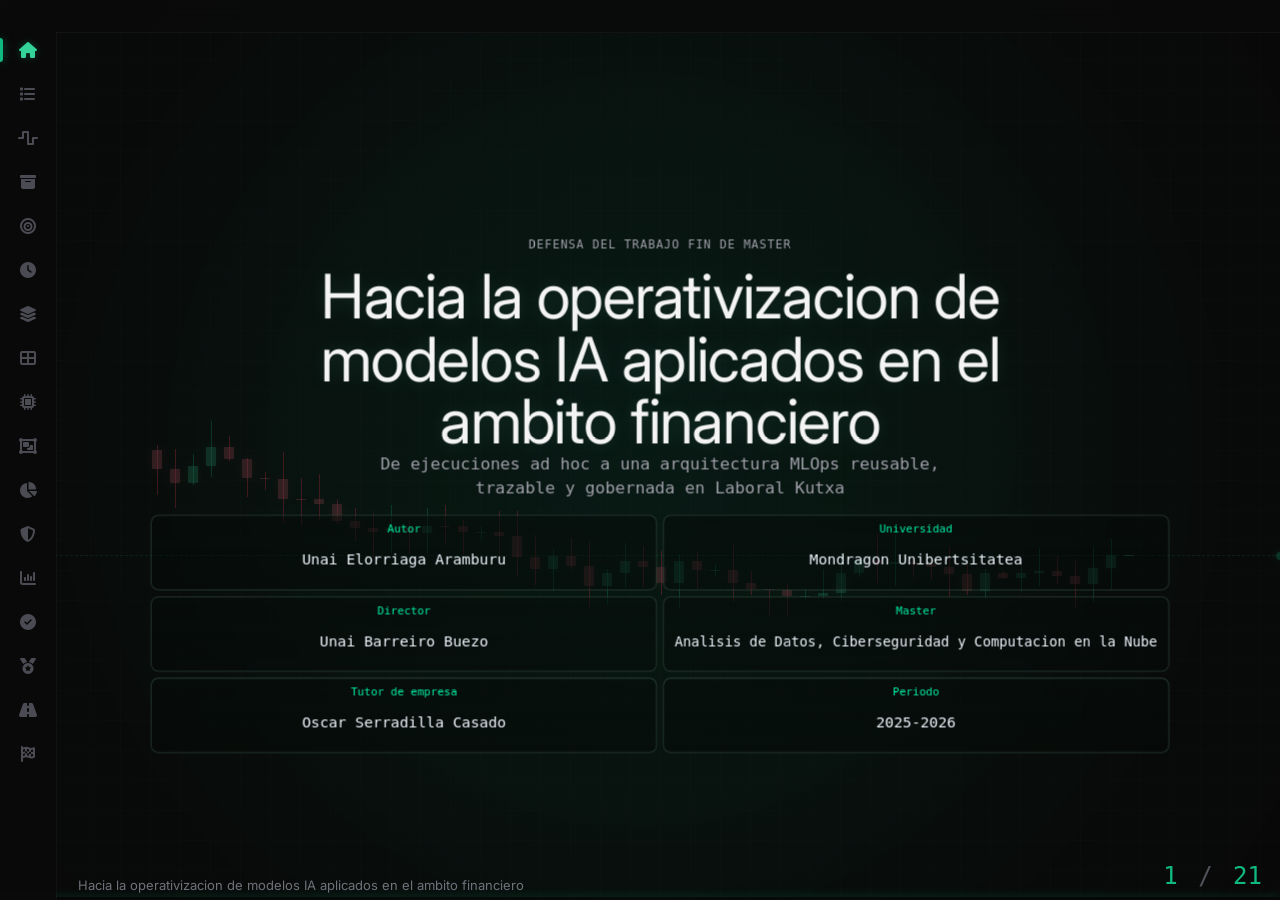
==== index.html @ d08f0d28 "presentacion app" ====
<!doctype html>
<html lang="es">
  <head>
    <meta charset="utf-8" />
    <meta name="viewport" content="width=device-width, initial-scale=1.0" />
    <title>Presentacion TFM</title>
    <meta http-equiv="refresh" content="0; url=./presentation/index.html" />
  </head>
  <body>
    <p>Redirigiendo a la presentacion...</p>
    <p><a href="./presentation/index.html">Abrir presentacion</a></p>
  </body>
</html>
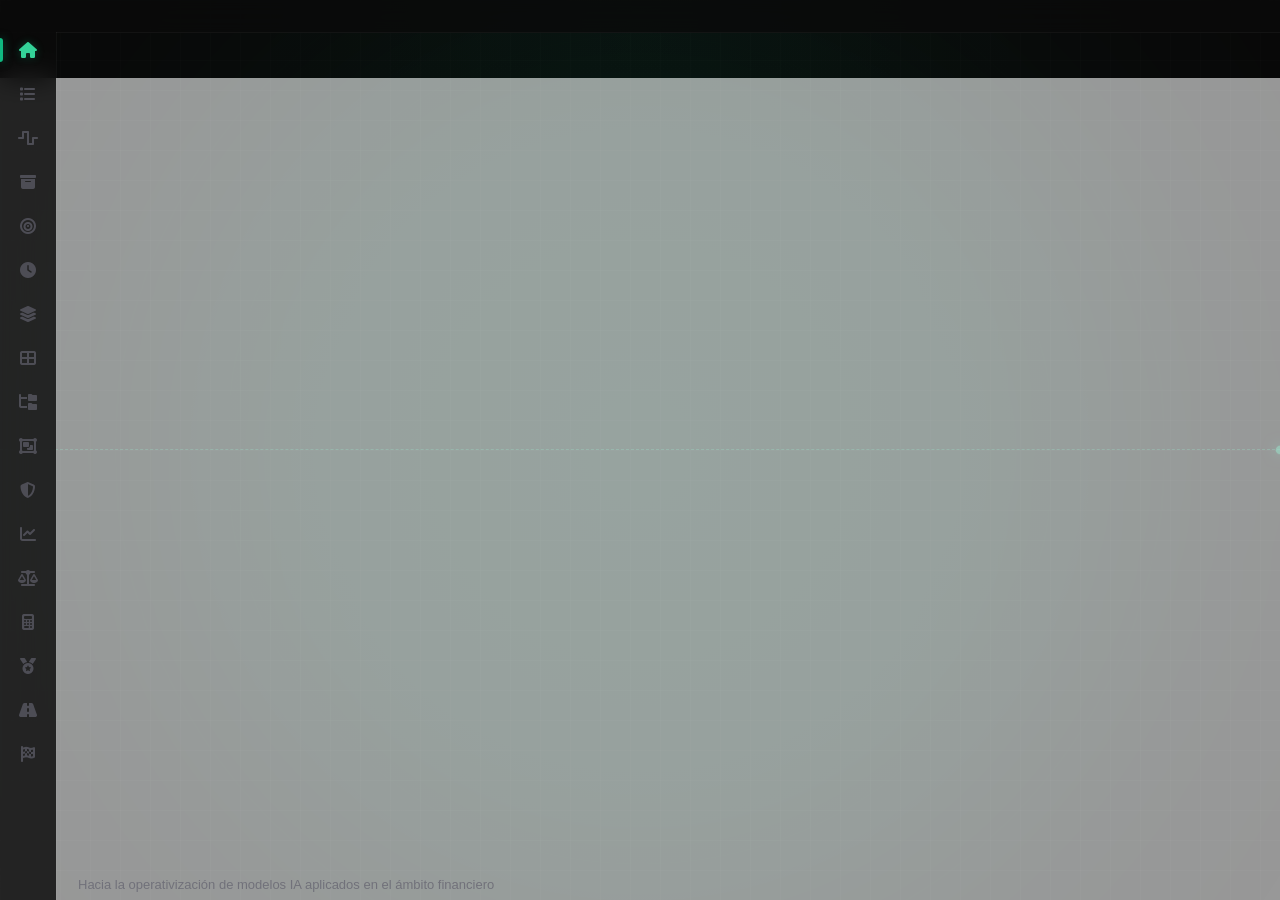
==== commit 4f8ff9e1: "version stable" ====
--- a/index.html
+++ b/index.html
@@ -3,11 +3,11 @@
   <head>
     <meta charset="utf-8" />
     <meta name="viewport" content="width=device-width, initial-scale=1.0" />
-    <title>Presentacion TFM</title>
+    <title>Presentación TFM</title>
     <meta http-equiv="refresh" content="0; url=./presentation/index.html" />
   </head>
   <body>
-    <p>Redirigiendo a la presentacion...</p>
-    <p><a href="./presentation/index.html">Abrir presentacion</a></p>
+    <p>Redirigiendo a la presentación...</p>
+    <p><a href="./presentation/index.html">Abrir presentación</a></p>
   </body>
 </html>
